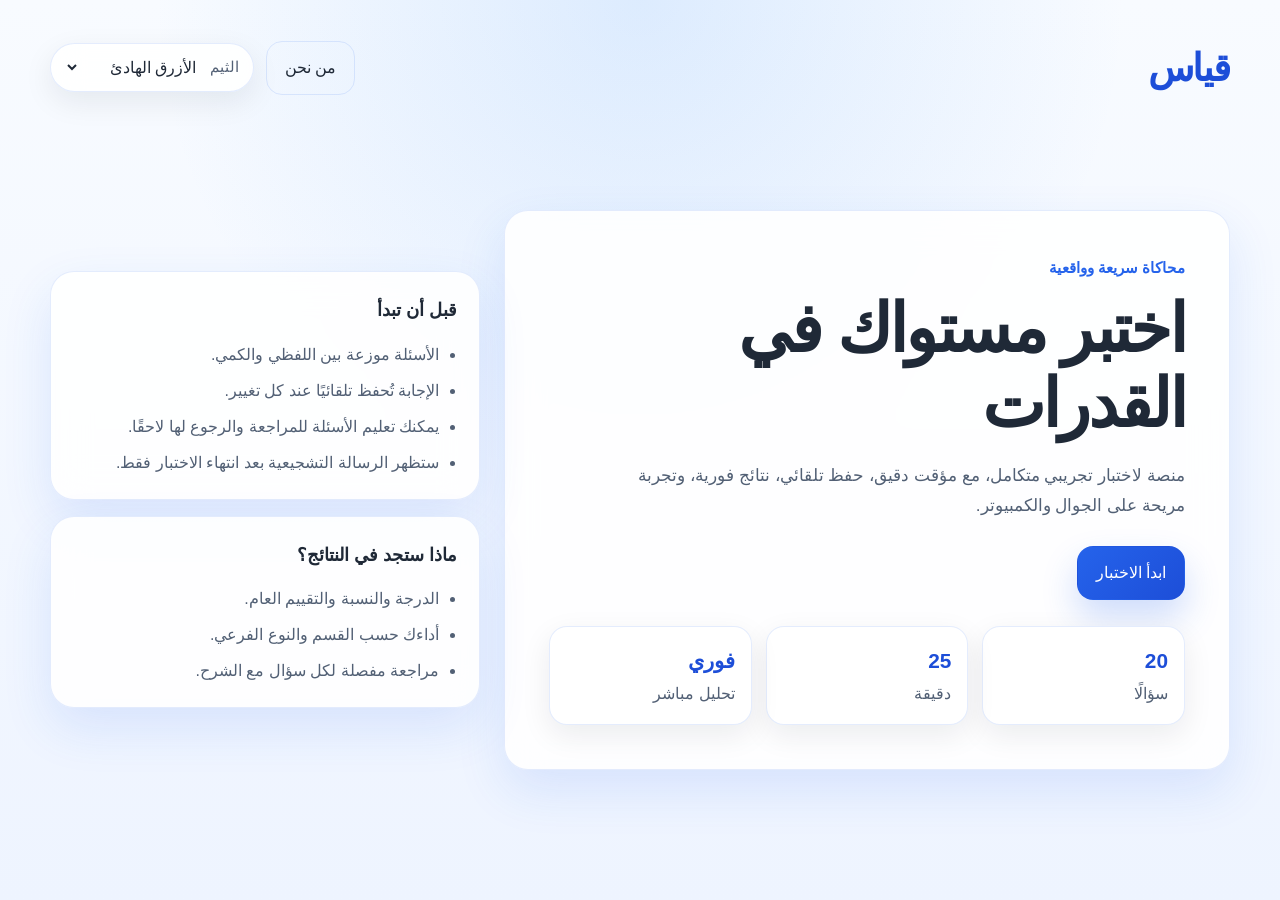
==== index.html @ f563e130 "Initial commit - Arabic Abilities Test Platform" ====
<!DOCTYPE html>
<html lang="ar" dir="rtl">
<head>
  <meta charset="UTF-8">
  <meta name="viewport" content="width=device-width, initial-scale=1.0">
  <meta name="description" content="منصة اختبار القدرات التجريبي - اختبار تفاعلي سريع في الكمي واللفظي.">
  <title>اختبار القدرات التجريبي</title>
  <link rel="stylesheet" href="style.css">
</head>
<body data-page="home">
  <div class="app-shell app-shell-home">
    <header class="topbar topbar-home">
      <a class="brand-text" href="index.html" aria-label="العودة إلى الصفحة الرئيسية">قياس 
      </a>
      <div class="topbar-actions">
        <a class="button button-ghost button-toplink" href="about.html">من نحن</a>
        <label class="theme-switcher" for="theme-select">
          <span>الثيم</span>
          <select id="theme-select" aria-label="اختيار الثيم">
            <option value="sky">الأزرق الهادئ</option>
            <option value="sand">الرملي الدافئ</option>
            <option value="reading">القراءة المريحة</option>
            <option value="dark">الداكن</option>
          </select>
        </label>
      </div>
    </header>

    <main class="hero-layout">
      <section class="hero-card">
        <p class="eyebrow">محاكاة سريعة وواقعية</p>
        <h1>اختبر مستواك في القدرات</h1>
        <p class="hero-copy">
          منصة  لاختبار تجريبي متكامل، مع مؤقت دقيق، حفظ تلقائي، نتائج فورية،
          وتجربة مريحة على الجوال والكمبيوتر.
        </p>

        <div class="hero-actions">
          <a class="button button-primary" href="exam.html?action=start">ابدأ الاختبار</a>
          <a class="button button-secondary is-hidden" id="resume-link" href="exam.html?action=resume">استئناف الاختبار</a>
        </div>

        <div class="quick-stats" aria-label="معلومات سريعة عن الاختبار">
          <article class="stat-tile">
            <strong>20</strong>
            <span>سؤالًا</span>
          </article>
          <article class="stat-tile">
            <strong>25</strong>
            <span>دقيقة</span>
          </article>
          <article class="stat-tile">
            <strong>فوري</strong>
            <span>تحليل مباشر</span>
          </article>
        </div>
      </section>

      <aside class="info-panel">
        <section class="panel-card">
          <h2>قبل أن تبدأ</h2>
          <ul class="clean-list">
            <li>الأسئلة موزعة بين اللفظي والكمي.</li>
            <li>الإجابة تُحفظ تلقائيًا عند كل تغيير.</li>
            <li>يمكنك تعليم الأسئلة للمراجعة والرجوع لها لاحقًا.</li>
            <li>ستظهر الرسالة التشجيعية بعد انتهاء الاختبار فقط.</li>
          </ul>
        </section>

        <section class="panel-card">
          <h2>ماذا ستجد في النتائج؟</h2>
          <ul class="clean-list">
            <li>الدرجة والنسبة والتقييم العام.</li>
            <li>أداءك حسب القسم والنوع الفرعي.</li>
            <li>مراجعة مفصلة لكل سؤال مع الشرح.</li>
          </ul>
        </section>
      </aside>
    </main>
  </div>

  <script src="script.js"></script>
</body>
</html>
---- style.css ----
:root {
  color-scheme: light;
  --font-display: "DIN Next LT Arabic", "Bahij TheSansArabic", "Segoe UI", Tahoma, sans-serif;
  --font-body: "DIN Next LT Arabic", "Geeza Pro", "Segoe UI", Tahoma, sans-serif;
  --bg: #f8fafc;
  --bg-accent: radial-gradient(circle at top, rgba(96, 165, 250, 0.18), transparent 44%), linear-gradient(180deg, #f8fbff 0%, #eef4ff 100%);
  --surface: rgba(255, 255, 255, 0.88);
  --surface-strong: #ffffff;
  --surface-soft: #e8f0ff;
  --border: rgba(37, 99, 235, 0.12);
  --text: #1f2937;
  --text-soft: #526075;
  --primary: #2563eb;
  --primary-strong: #1d4ed8;
  --secondary: #60a5fa;
  --success: #22c55e;
  --error: #ef4444;
  --warning: #f59e0b;
  --shadow: 0 20px 50px rgba(37, 99, 235, 0.12);
  --shadow-soft: 0 10px 30px rgba(15, 23, 42, 0.08);
  --radius-lg: 24px;
  --radius-md: 18px;
  --radius-sm: 14px;
}

body[data-theme="sand"] {
  --bg: #fbf6ef;
  --bg-accent: radial-gradient(circle at top, rgba(245, 158, 11, 0.14), transparent 40%), linear-gradient(180deg, #fdf8f1 0%, #f7efe3 100%);
  --surface: rgba(255, 251, 245, 0.92);
  --surface-strong: #fffaf2;
  --surface-soft: #f8ead3;
  --border: rgba(180, 120, 39, 0.14);
  --text: #35281a;
  --text-soft: #77624b;
  --primary: #b7791f;
  --primary-strong: #975a16;
  --secondary: #f2b566;
  --shadow: 0 20px 50px rgba(151, 90, 22, 0.13);
}

body[data-theme="reading"] {
  --bg: #f5f1e8;
  --bg-accent: radial-gradient(circle at top, rgba(20, 83, 45, 0.11), transparent 42%), linear-gradient(180deg, #faf7f0 0%, #efe8d7 100%);
  --surface: rgba(255, 252, 244, 0.92);
  --surface-strong: #fffaf0;
  --surface-soft: #ebe2cc;
  --border: rgba(77, 90, 58, 0.14);
  --text: #2e3326;
  --text-soft: #626953;
  --primary: #54634b;
  --primary-strong: #3f4d38;
  --secondary: #9ca77e;
  --shadow: 0 20px 50px rgba(63, 77, 56, 0.12);
}

body[data-theme="dark"] {
  color-scheme: dark;
  --bg: #09111f;
  --bg-accent: radial-gradient(circle at top, rgba(59, 130, 246, 0.2), transparent 36%), linear-gradient(180deg, #0a1120 0%, #111827 55%, #0f172a 100%);
  --surface: rgba(15, 23, 42, 0.84);
  --surface-strong: #111c31;
  --surface-soft: #18253f;
  --border: rgba(148, 163, 184, 0.18);
  --text: #e5eefc;
  --text-soft: #9eb0cb;
  --primary: #60a5fa;
  --primary-strong: #93c5fd;
  --secondary: #22d3ee;
  --success: #4ade80;
  --error: #f87171;
  --warning: #fbbf24;
  --shadow: 0 20px 50px rgba(2, 8, 23, 0.45);
  --shadow-soft: 0 10px 30px rgba(2, 8, 23, 0.3);
}

* {
  box-sizing: border-box;
}

html {
  scroll-behavior: smooth;
}

body {
  margin: 0;
  min-height: 100vh;
  font-family: var(--font-body);
  color: var(--text);
  background: var(--bg-accent);
  line-height: 1.75;
}

body::before {
  content: "";
  position: fixed;
  inset: 0;
  pointer-events: none;
  background-image: linear-gradient(rgba(255, 255, 255, 0.2) 1px, transparent 1px), linear-gradient(90deg, rgba(255, 255, 255, 0.2) 1px, transparent 1px);
  background-size: 36px 36px;
  opacity: 0.12;
}

a {
  color: inherit;
  text-decoration: none;
}

button,
select {
  font: inherit;
}

button {
  cursor: pointer;
}

button:disabled {
  cursor: not-allowed;
  opacity: 0.55;
}

.app-shell {
  position: relative;
  z-index: 1;
  width: min(1180px, calc(100% - 32px));
  margin: 0 auto;
  padding: 20px 0 40px;
}

.app-shell-home {
  min-height: 100vh;
  display: flex;
  flex-direction: column;
}

.topbar {
  display: flex;
  align-items: center;
  justify-content: space-between;
  gap: 16px;
  padding: 10px 0 18px;
}

.topbar-home {
  padding-top: 14px;
}

.topbar-actions {
  display: flex;
  align-items: center;
  gap: 12px;
  flex-wrap: wrap;
}

.brand-text {
  font-family: var(--font-display);
  font-size: clamp(1.7rem, 3vw, 2.5rem);
  font-weight: 900;
  letter-spacing: -0.03em;
  color: var(--primary-strong);
}

.brand-text-small {
  font-size: clamp(1.15rem, 2vw, 1.5rem);
}

.theme-switcher {
  display: inline-flex;
  align-items: center;
  gap: 10px;
  padding: 10px 14px;
  border: 1px solid var(--border);
  border-radius: 999px;
  background: var(--surface);
  box-shadow: var(--shadow-soft);
  backdrop-filter: blur(16px);
}

.theme-switcher span {
  color: var(--text-soft);
  font-size: 0.95rem;
}

.theme-switcher select {
  border: 0;
  background: transparent;
  color: var(--text);
  min-width: 135px;
  outline: none;
}

.button-toplink {
  min-height: 46px;
  padding-inline: 16px;
}

.hero-layout,
.exam-layout,
.results-layout,
.about-layout {
  display: grid;
  gap: 24px;
}

.hero-layout {
  grid-template-columns: minmax(0, 1.35fr) minmax(280px, 0.8fr);
  align-items: center;
  flex: 1;
}

.hero-card,
.panel-card,
.question-card,
.sidebar-card,
.summary-card,
.modal-card {
  background: var(--surface);
  border: 1px solid var(--border);
  border-radius: var(--radius-lg);
  box-shadow: var(--shadow);
  backdrop-filter: blur(18px);
}

.hero-card {
  padding: clamp(24px, 5vw, 44px);
}

.eyebrow {
  margin: 0 0 10px;
  color: var(--primary);
  font-weight: 700;
  font-size: 0.95rem;
}

.hero-card h1,
.about-card h1 {
  margin: 0;
  font-family: var(--font-display);
  font-size: clamp(2.2rem, 6vw, 4.2rem);
  line-height: 1.12;
  letter-spacing: -0.04em;
}

.hero-copy,
.about-copy {
  max-width: 58ch;
  margin: 18px 0 0;
  color: var(--text-soft);
  font-size: 1.08rem;
}

.hero-actions,
.action-row,
.about-actions,
.control-row,
.modal-actions {
  display: flex;
  gap: 12px;
  flex-wrap: wrap;
}

.hero-actions {
  margin-top: 26px;
}

.button,
.icon-button {
  min-height: 48px;
  padding: 12px 18px;
  border-radius: 16px;
  border: 1px solid transparent;
  transition: transform 0.25s ease, background-color 0.25s ease, border-color 0.25s ease, box-shadow 0.25s ease;
}

.button:hover,
.icon-button:hover {
  transform: translateY(-2px);
}

.button:focus-visible,
.icon-button:focus-visible,
.option-button:focus-visible,
.question-jump:focus-visible,
.theme-switcher select:focus-visible {
  outline: 3px solid rgba(37, 99, 235, 0.24);
  outline-offset: 2px;
}

.button-primary {
  background: linear-gradient(135deg, var(--primary) 0%, var(--primary-strong) 100%);
  color: #ffffff;
  box-shadow: 0 18px 35px rgba(37, 99, 235, 0.22);
}

.button-secondary {
  background: var(--surface-strong);
  border-color: var(--border);
  color: var(--text);
}

.button-ghost,
.icon-button {
  background: transparent;
  border-color: var(--border);
  color: var(--text);
}

.button-danger {
  background: rgba(239, 68, 68, 0.12);
  border-color: rgba(239, 68, 68, 0.2);
  color: var(--error);
}

.quick-stats {
  display: grid;
  grid-template-columns: repeat(3, minmax(0, 1fr));
  gap: 14px;
  margin-top: 26px;
}

.stat-tile,
.metric-item,
.team-member {
  padding: 16px;
  border-radius: 18px;
  background: var(--surface-strong);
  border: 1px solid var(--border);
  box-shadow: var(--shadow-soft);
}

.stat-tile strong {
  display: block;
  font-size: 1.3rem;
  color: var(--primary-strong);
}

.stat-tile span {
  color: var(--text-soft);
}

.info-panel {
  display: grid;
  gap: 16px;
}

.panel-card,
.sidebar-card,
.summary-card {
  padding: 22px;
}

.panel-card h2,
.sidebar-card h2,
.summary-card h2 {
  margin: 0 0 14px;
  font-size: 1.15rem;
}

.clean-list {
  margin: 0;
  padding-inline-start: 18px;
  color: var(--text-soft);
}

.clean-list li + li {
  margin-top: 8px;
}

.exam-layout {
  grid-template-columns: minmax(0, 1fr) 320px;
  align-items: start;
}

.exam-topbar {
  position: sticky;
  top: 0;
  z-index: 25;
  padding-top: 14px;
  backdrop-filter: blur(18px);
}

.status-strip {
  position: sticky;
  top: 80px;
  z-index: 20;
  display: grid;
  grid-template-columns: repeat(4, minmax(0, 1fr));
  gap: 12px;
  margin-bottom: 18px;
}

.status-chip,
.progress-card {
  padding: 14px 16px;
  border-radius: 18px;
  background: var(--surface);
  border: 1px solid var(--border);
  box-shadow: var(--shadow-soft);
  backdrop-filter: blur(18px);
}

.muted-label {
  display: block;
  color: var(--text-soft);
  font-size: 0.88rem;
}

.progress-card {
  display: grid;
  gap: 10px;
}

.progress-track {
  width: 100%;
  height: 10px;
  overflow: hidden;
  border-radius: 999px;
  background: rgba(148, 163, 184, 0.18);
}

.progress-value {
  height: 100%;
  width: 0;
  border-radius: inherit;
  background: linear-gradient(90deg, var(--secondary) 0%, var(--primary) 100%);
  transition: width 0.3s ease;
}

.timer-chip.is-warning strong {
  color: var(--error);
}

.timer-chip.is-warning {
  animation: pulse-soft 1.2s infinite;
}

@keyframes pulse-soft {
  0%, 100% {
    box-shadow: var(--shadow-soft);
  }
  50% {
    box-shadow: 0 0 0 10px rgba(239, 68, 68, 0.08);
  }
}

.question-card {
  padding: clamp(20px, 3vw, 30px);
  min-height: 420px;
  display: flex;
  flex-direction: column;
  justify-content: space-between;
  animation: card-in 0.28s ease;
}

@keyframes card-in {
  from {
    opacity: 0;
    transform: translateY(10px);
  }
  to {
    opacity: 1;
    transform: translateY(0);
  }
}

.badge-row {
  display: flex;
  gap: 10px;
  flex-wrap: wrap;
  margin-bottom: 18px;
}

.badge {
  display: inline-flex;
  align-items: center;
  justify-content: center;
  padding: 7px 12px;
  border-radius: 999px;
  background: rgba(37, 99, 235, 0.12);
  color: var(--primary-strong);
  font-size: 0.88rem;
  font-weight: 700;
}

.badge-soft {
  background: rgba(148, 163, 184, 0.12);
  color: var(--text);
}

.badge-outline {
  background: transparent;
  border: 1px solid var(--border);
  color: var(--text-soft);
}

.question-text {
  margin: 0;
  font-size: clamp(1.25rem, 2.3vw, 1.6rem);
  line-height: 1.95;
}

.options-list {
  display: grid;
  gap: 12px;
  margin-top: 26px;
}

.option-button {
  display: flex;
  align-items: center;
  gap: 14px;
  width: 100%;
  min-height: 58px;
  padding: 14px 16px;
  border-radius: 18px;
  border: 1px solid var(--border);
  background: var(--surface-strong);
  color: var(--text);
  text-align: right;
  transition: transform 0.2s ease, border-color 0.2s ease, background-color 0.2s ease, box-shadow 0.2s ease;
}

.option-button:hover {
  transform: translateY(-1px);
  border-color: rgba(37, 99, 235, 0.28);
}

.option-badge {
  display: inline-flex;
  align-items: center;
  justify-content: center;
  flex: 0 0 34px;
  width: 34px;
  height: 34px;
  border-radius: 12px;
  background: var(--surface-soft);
  color: var(--primary-strong);
  font-weight: 800;
}

.option-button.is-selected {
  border-color: rgba(37, 99, 235, 0.35);
  background: rgba(37, 99, 235, 0.08);
  box-shadow: 0 12px 30px rgba(37, 99, 235, 0.12);
}

.control-row {
  margin-top: 18px;
}

.control-row .button {
  flex: 1 1 160px;
}

.exam-sidebar {
  position: sticky;
  top: 80px;
  display: grid;
  gap: 16px;
}

.sidebar-head,
.section-head {
  display: flex;
  align-items: center;
  justify-content: space-between;
  gap: 16px;
  flex-wrap: wrap;
}

.sidebar-head span,
.section-head span {
  color: var(--text-soft);
  font-size: 0.92rem;
}

.question-grid {
  display: grid;
  grid-template-columns: repeat(5, minmax(0, 1fr));
  gap: 10px;
}

.question-jump {
  min-height: 46px;
  border-radius: 14px;
  border: 1px solid var(--border);
  background: var(--surface-strong);
  color: var(--text);
  transition: transform 0.2s ease, border-color 0.2s ease, background-color 0.2s ease;
}

.question-jump:hover {
  transform: translateY(-1px);
}

.question-jump.is-current {
  background: var(--primary);
  color: #ffffff;
  border-color: transparent;
}

.question-jump.is-answered {
  background: rgba(34, 197, 94, 0.12);
  color: #166534;
}

.question-jump.is-flagged {
  box-shadow: inset 0 0 0 2px rgba(245, 158, 11, 0.55);
}

.question-jump.is-current.is-flagged {
  box-shadow: inset 0 0 0 2px rgba(255, 255, 255, 0.7);
}

.results-layout {
  gap: 20px;
}

.summary-grid {
  display: grid;
  grid-template-columns: repeat(2, minmax(0, 1fr));
  gap: 20px;
}

.summary-highlight {
  background: linear-gradient(135deg, rgba(37, 99, 235, 0.1) 0%, rgba(255, 255, 255, 0.95) 100%);
}

.score-line {
  display: flex;
  align-items: baseline;
  justify-content: space-between;
  gap: 16px;
  flex-wrap: wrap;
  margin: 18px 0 8px;
}

.score-line strong {
  font-size: clamp(2rem, 5vw, 3rem);
}

.score-percent {
  color: var(--primary);
  font-size: clamp(1.4rem, 3vw, 2rem);
  font-weight: 800;
}

.score-rating {
  margin: 0;
  font-size: 1.15rem;
  font-weight: 700;
}

.encouragement-message {
  margin: 12px 0 0;
  color: var(--text-soft);
}

.metric-list,
.analytics-grid,
.team-grid,
.review-list {
  display: grid;
  gap: 14px;
}

.metric-item {
  display: flex;
  align-items: center;
  justify-content: space-between;
  gap: 14px;
}

.metric-item span {
  color: var(--text-soft);
}

.analytics-grid {
  grid-template-columns: repeat(auto-fit, minmax(220px, 1fr));
}

.analytics-grid-compact {
  grid-template-columns: repeat(auto-fit, minmax(180px, 1fr));
}

.analytics-card {
  padding: 16px;
  border-radius: 18px;
  border: 1px solid var(--border);
  background: var(--surface-strong);
}

.analytics-card h3 {
  margin: 0 0 10px;
  font-size: 1rem;
}

.analytics-bar {
  position: relative;
  height: 10px;
  overflow: hidden;
  border-radius: 999px;
  background: rgba(148, 163, 184, 0.16);
}

.analytics-bar span {
  display: block;
  height: 100%;
  width: 0;
  border-radius: inherit;
  background: linear-gradient(90deg, var(--secondary) 0%, var(--primary) 100%);
}

.analytics-meta {
  display: flex;
  justify-content: space-between;
  gap: 10px;
  margin-top: 10px;
  color: var(--text-soft);
  font-size: 0.92rem;
}

.review-item {
  padding: 18px;
  border-radius: 20px;
  border: 1px solid var(--border);
  background: var(--surface-strong);
  box-shadow: var(--shadow-soft);
}

.review-item.is-correct {
  border-color: rgba(34, 197, 94, 0.28);
}

.review-item.is-wrong {
  border-color: rgba(239, 68, 68, 0.28);
}

.review-head {
  display: flex;
  align-items: center;
  justify-content: space-between;
  gap: 12px;
  flex-wrap: wrap;
}

.review-head h3 {
  margin: 0;
  font-size: 1rem;
}

.review-question {
  margin: 14px 0;
  font-size: 1.05rem;
}

.review-meta {
  display: grid;
  gap: 8px;
  color: var(--text-soft);
}

.review-meta strong {
  color: var(--text);
}

.review-note {
  margin-top: 14px;
  padding: 12px 14px;
  border-radius: 16px;
  background: var(--surface-soft);
  color: var(--text);
}

.about-layout {
  place-items: center;
}

.about-card {
  width: min(960px, 100%);
}

.team-grid {
  grid-template-columns: repeat(auto-fit, minmax(170px, 1fr));
  margin-top: 24px;
}

.team-member {
  text-align: center;
}

.team-member-lead {
  position: relative;
  grid-column: 1 / -1;
  padding: 24px;
  background: linear-gradient(135deg, rgba(37, 99, 235, 0.18) 0%, rgba(255, 255, 255, 0.98) 100%);
  border-color: rgba(37, 99, 235, 0.28);
}

.team-member-lead::before {
  content: "المنشئ";
  position: absolute;
  top: 14px;
  inset-inline-start: 14px;
  padding: 6px 12px;
  border-radius: 999px;
  background: linear-gradient(135deg, var(--primary) 0%, var(--primary-strong) 100%);
  color: #ffffff;
  font-size: 0.82rem;
  font-weight: 800;
  letter-spacing: 0.01em;
}

.member-role {
  display: block;
  margin-bottom: 8px;
  color: var(--primary);
  font-size: 0.88rem;
  font-weight: 700;
}

.member-note {
  margin: 10px 0 0;
  color: var(--text-soft);
  font-size: 0.98rem;
}

.about-actions {
  margin-top: 26px;
}

.modal {
  position: fixed;
  inset: 0;
  z-index: 60;
  display: grid;
  place-items: center;
  padding: 20px;
  background: rgba(15, 23, 42, 0.45);
}

.modal-card {
  width: min(460px, 100%);
  padding: 24px;
}

.modal-card h2 {
  margin-top: 0;
}

.toast {
  position: fixed;
  inset-inline-start: 50%;
  bottom: 20px;
  z-index: 70;
  min-width: 240px;
  max-width: min(92vw, 380px);
  padding: 14px 18px;
  border-radius: 18px;
  background: rgba(31, 41, 55, 0.94);
  color: #ffffff;
  box-shadow: var(--shadow-soft);
  transform: translate(-50%, 130%);
  transition: transform 0.25s ease;
  text-align: center;
}

.toast.is-visible {
  transform: translate(-50%, 0);
}

.is-hidden {
  display: none !important;
}

@media (max-width: 1024px) {
  .hero-layout,
  .exam-layout,
  .summary-grid {
    grid-template-columns: 1fr;
  }

  .exam-sidebar {
    position: static;
  }

  .status-strip {
    grid-template-columns: repeat(2, minmax(0, 1fr));
    top: 72px;
  }
}

@media (max-width: 640px) {
  .app-shell {
    width: min(100% - 20px, 100%);
    padding-top: 12px;
    padding-bottom: 28px;
  }

  .topbar,
  .sidebar-head,
  .section-head,
  .score-line {
    align-items: stretch;
  }

  .topbar {
    flex-direction: column;
    align-items: stretch;
  }

  .topbar-actions,
  .hero-actions,
  .action-row,
  .about-actions,
  .control-row,
  .modal-actions {
    flex-direction: column;
  }

  .theme-switcher {
    justify-content: space-between;
  }

  .button-toplink {
    width: 100%;
  }

  .hero-card h1,
  .about-card h1 {
    font-size: clamp(2rem, 12vw, 2.7rem);
  }

  .quick-stats,
  .status-strip {
    grid-template-columns: 1fr;
  }

  .question-card,
  .panel-card,
  .sidebar-card,
  .summary-card {
    padding: 18px;
  }

  .question-card {
    min-height: auto;
  }

  .question-text {
    font-size: 1.16rem;
  }

  .option-button,
  .button,
  .icon-button,
  .question-jump {
    min-height: 52px;
  }

  .question-grid {
    grid-template-columns: repeat(4, minmax(0, 1fr));
  }

  .control-row .button {
    width: 100%;
    flex: 1 1 auto;
  }

  .team-member-lead {
    grid-column: auto;
  }
}

@media print {
  body {
    background: #ffffff;
  }

  body::before,
  .topbar,
  .action-row,
  .theme-switcher {
    display: none !important;
  }

  .app-shell {
    width: 100%;
    padding: 0;
  }

  .summary-card,
  .review-item {
    box-shadow: none;
    background: #ffffff;
    border-color: #d1d5db;
  }
}
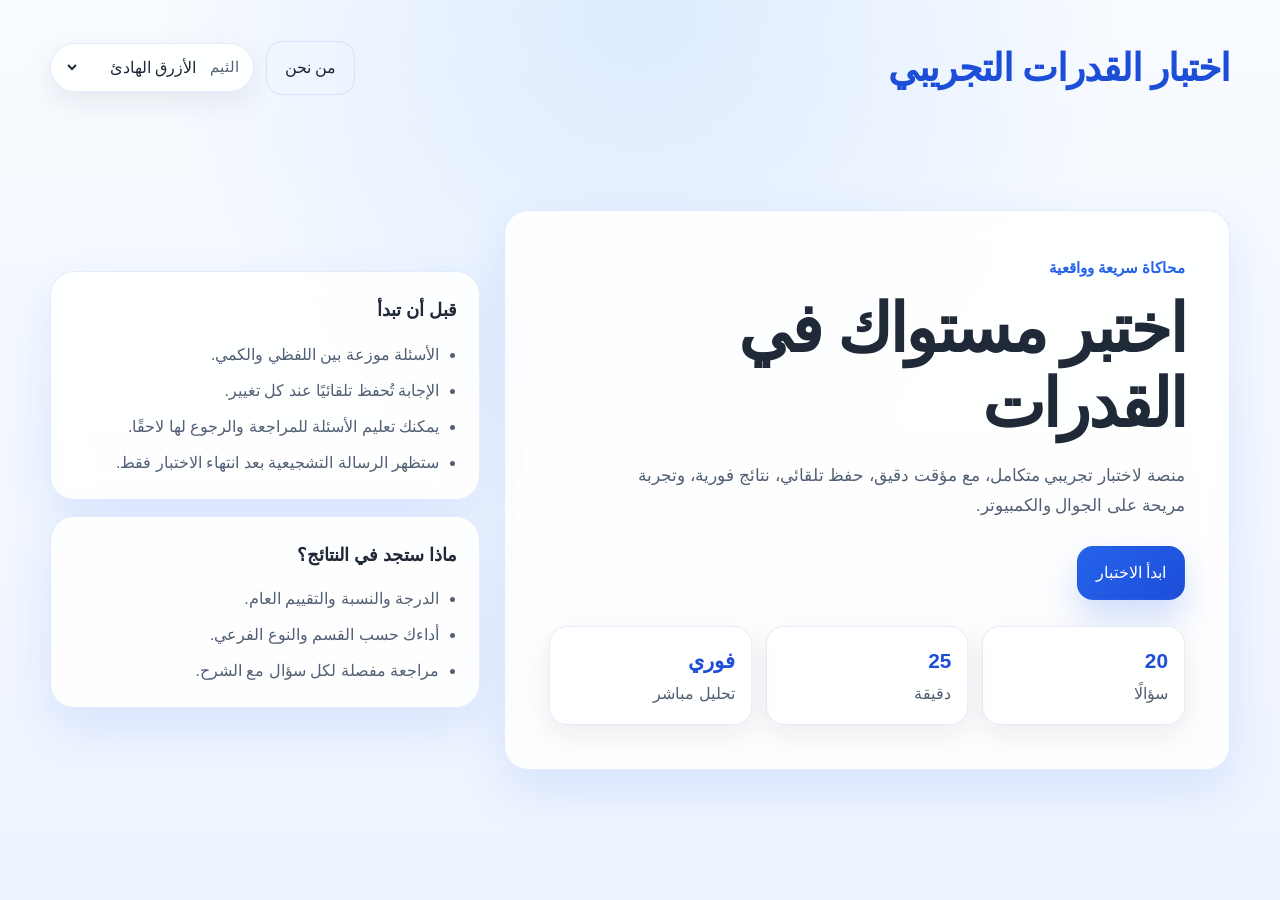
==== commit ee3c807f: "Add polished README and final presentation updates" ====
--- a/index.html
+++ b/index.html
@@ -2,16 +2,20 @@
 <html lang="ar" dir="rtl">
 <head>
   <meta charset="UTF-8">
-  <meta name="viewport" content="width=device-width, initial-scale=1.0">
+  <meta name="viewport" content="width=device-width, initial-scale=1.0, viewport-fit=cover">
   <meta name="description" content="منصة اختبار القدرات التجريبي - اختبار تفاعلي سريع في الكمي واللفظي.">
+  <meta name="theme-color" content="#2563eb">
+  <meta name="format-detection" content="telephone=no">
+  <meta property="og:title" content="اختبار القدرات التجريبي">
+  <meta property="og:description" content="اختبار تجريبي تفاعلي في الكمي واللفظي مع نتائج فورية وتحليل مفصل.">
+  <meta property="og:type" content="website">
   <title>اختبار القدرات التجريبي</title>
-  <link rel="stylesheet" href="style.css">
+  <link rel="stylesheet" href="style.css?v=4">
 </head>
 <body data-page="home">
   <div class="app-shell app-shell-home">
     <header class="topbar topbar-home">
-      <a class="brand-text" href="index.html" aria-label="العودة إلى الصفحة الرئيسية">قياس 
-      </a>
+      <a class="brand-text" href="index.html" aria-label="العودة إلى الصفحة الرئيسية">اختبار القدرات التجريبي</a>
       <div class="topbar-actions">
         <a class="button button-ghost button-toplink" href="about.html">من نحن</a>
         <label class="theme-switcher" for="theme-select">
@@ -79,6 +83,6 @@
     </main>
   </div>
 
-  <script src="script.js"></script>
+  <script src="script.js?v=4"></script>
 </body>
 </html>
--- a/style.css
+++ b/style.css
@@ -81,6 +81,11 @@
   scroll-behavior: smooth;
 }
 
+html,
+body {
+  overflow-x: hidden;
+}
+
 body {
   margin: 0;
   min-height: 100vh;
@@ -98,6 +103,13 @@
   background-image: linear-gradient(rgba(255, 255, 255, 0.2) 1px, transparent 1px), linear-gradient(90deg, rgba(255, 255, 255, 0.2) 1px, transparent 1px);
   background-size: 36px 36px;
   opacity: 0.12;
+}
+
+@supports (padding: max(0px)) {
+  .app-shell {
+    padding-inline-start: max(0px, env(safe-area-inset-left));
+    padding-inline-end: max(0px, env(safe-area-inset-right));
+  }
 }
 
 a {
@@ -891,6 +903,11 @@
 }
 
 @media (max-width: 640px) {
+  .exam-layout,
+  .exam-main {
+    display: block;
+  }
+
   .app-shell {
     width: min(100% - 20px, 100%);
     padding-top: 12px;
@@ -907,6 +924,18 @@
   .topbar {
     flex-direction: column;
     align-items: stretch;
+  }
+
+  .exam-topbar,
+  .status-strip {
+    position: static !important;
+    top: auto;
+    z-index: auto;
+  }
+
+  .exam-topbar {
+    padding-bottom: 10px;
+    backdrop-filter: none;
   }
 
   .topbar-actions,
@@ -936,6 +965,17 @@
     grid-template-columns: 1fr;
   }
 
+  .status-strip {
+    margin-bottom: 14px;
+  }
+
+  .question-card,
+  .control-row,
+  .exam-sidebar {
+    position: relative;
+    z-index: 1;
+  }
+
   .question-card,
   .panel-card,
   .sidebar-card,
@@ -996,3 +1036,14 @@
     border-color: #d1d5db;
   }
 }
+
+@media (prefers-reduced-motion: reduce) {
+  *,
+  *::before,
+  *::after {
+    animation-duration: 0.01ms !important;
+    animation-iteration-count: 1 !important;
+    transition-duration: 0.01ms !important;
+    scroll-behavior: auto !important;
+  }
+}
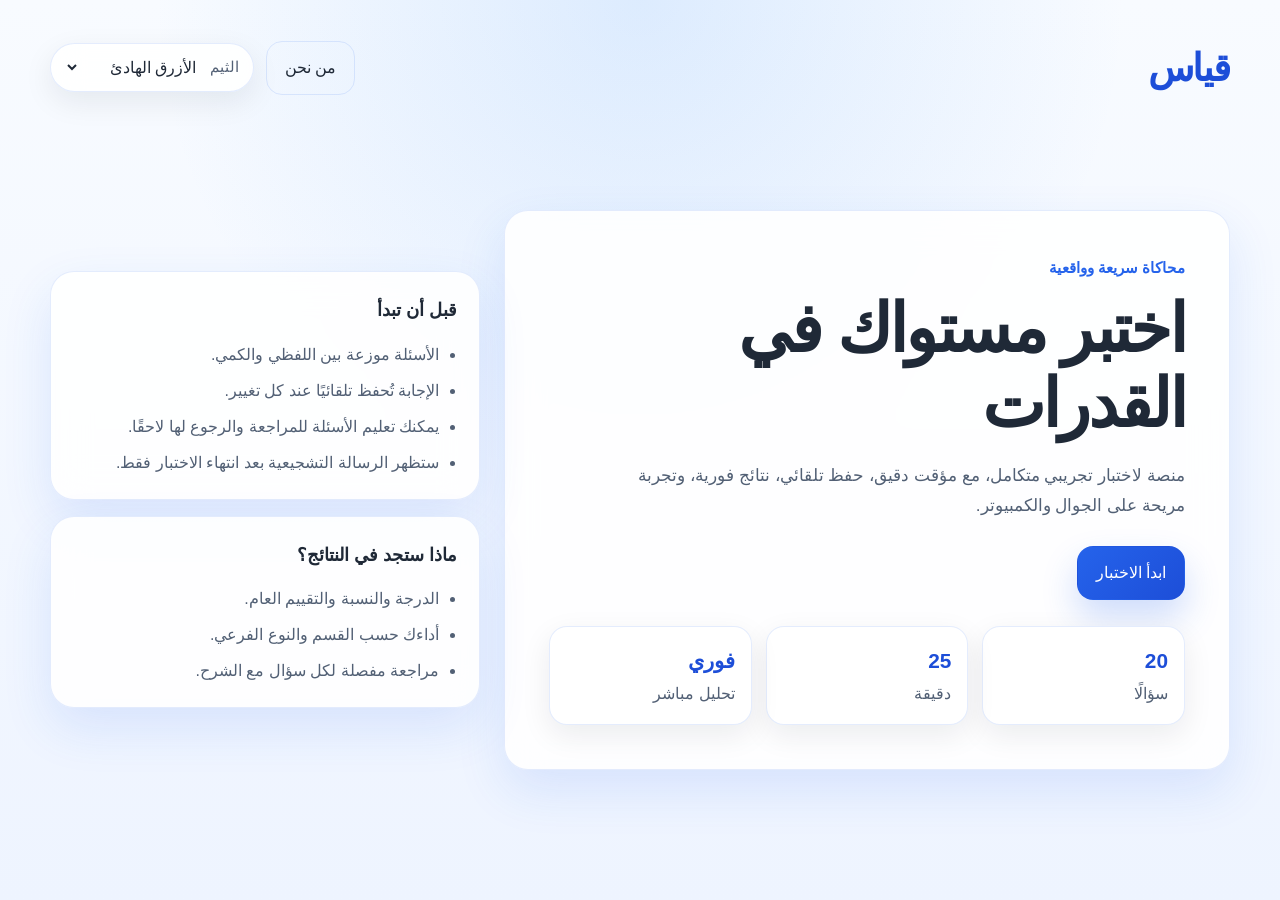
==== commit 68d32faf: "Revert final presentation changes and keep README" ====
--- a/index.html
+++ b/index.html
@@ -2,20 +2,17 @@
 <html lang="ar" dir="rtl">
 <head>
   <meta charset="UTF-8">
-  <meta name="viewport" content="width=device-width, initial-scale=1.0, viewport-fit=cover">
+  <meta name="viewport" content="width=device-width, initial-scale=1.0">
   <meta name="description" content="منصة اختبار القدرات التجريبي - اختبار تفاعلي سريع في الكمي واللفظي.">
-  <meta name="theme-color" content="#2563eb">
-  <meta name="format-detection" content="telephone=no">
-  <meta property="og:title" content="اختبار القدرات التجريبي">
-  <meta property="og:description" content="اختبار تجريبي تفاعلي في الكمي واللفظي مع نتائج فورية وتحليل مفصل.">
-  <meta property="og:type" content="website">
   <title>اختبار القدرات التجريبي</title>
-  <link rel="stylesheet" href="style.css?v=4">
+  <link rel="stylesheet" href="style.css?v=3">
 </head>
 <body data-page="home">
   <div class="app-shell app-shell-home">
     <header class="topbar topbar-home">
-      <a class="brand-text" href="index.html" aria-label="العودة إلى الصفحة الرئيسية">اختبار القدرات التجريبي</a>
+      <a class="brand-text" href="index.html" aria-label="العودة إلى الصفحة الرئيسية">قياس
+        
+      </a>
       <div class="topbar-actions">
         <a class="button button-ghost button-toplink" href="about.html">من نحن</a>
         <label class="theme-switcher" for="theme-select">
@@ -83,6 +80,6 @@
     </main>
   </div>
 
-  <script src="script.js?v=4"></script>
+  <script src="script.js?v=3"></script>
 </body>
 </html>
--- a/style.css
+++ b/style.css
@@ -81,11 +81,6 @@
   scroll-behavior: smooth;
 }
 
-html,
-body {
-  overflow-x: hidden;
-}
-
 body {
   margin: 0;
   min-height: 100vh;
@@ -103,13 +98,6 @@
   background-image: linear-gradient(rgba(255, 255, 255, 0.2) 1px, transparent 1px), linear-gradient(90deg, rgba(255, 255, 255, 0.2) 1px, transparent 1px);
   background-size: 36px 36px;
   opacity: 0.12;
-}
-
-@supports (padding: max(0px)) {
-  .app-shell {
-    padding-inline-start: max(0px, env(safe-area-inset-left));
-    padding-inline-end: max(0px, env(safe-area-inset-right));
-  }
 }
 
 a {
@@ -1036,14 +1024,3 @@
     border-color: #d1d5db;
   }
 }
-
-@media (prefers-reduced-motion: reduce) {
-  *,
-  *::before,
-  *::after {
-    animation-duration: 0.01ms !important;
-    animation-iteration-count: 1 !important;
-    transition-duration: 0.01ms !important;
-    scroll-behavior: auto !important;
-  }
-}
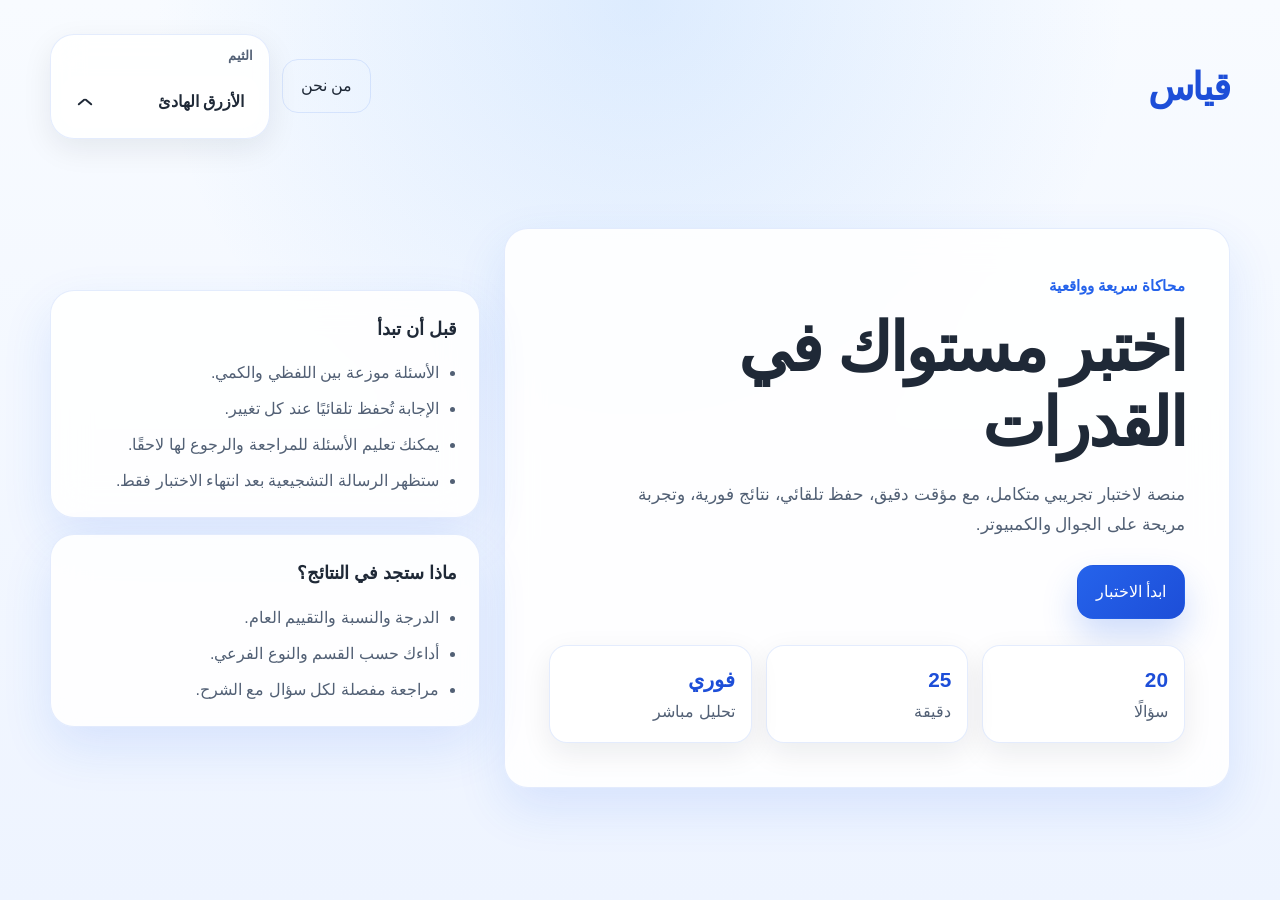
==== commit 8215247b: "Modernize theme selector UI" ====
--- a/index.html
+++ b/index.html
@@ -15,15 +15,31 @@
       </a>
       <div class="topbar-actions">
         <a class="button button-ghost button-toplink" href="about.html">من نحن</a>
-        <label class="theme-switcher" for="theme-select">
-          <span>الثيم</span>
-          <select id="theme-select" aria-label="اختيار الثيم">
-            <option value="sky">الأزرق الهادئ</option>
-            <option value="sand">الرملي الدافئ</option>
-            <option value="reading">القراءة المريحة</option>
-            <option value="dark">الداكن</option>
-          </select>
-        </label>
+        <div class="theme-switcher" data-theme-picker>
+          <span class="theme-switcher-label">الثيم</span>
+          <button class="theme-trigger" type="button" aria-haspopup="listbox" aria-expanded="false" aria-label="اختيار الثيم" data-theme-trigger>
+            <span class="theme-trigger-text" data-theme-current>الأزرق الهادئ</span>
+            <span class="theme-trigger-icon" aria-hidden="true"></span>
+          </button>
+          <div class="theme-menu" role="listbox" aria-label="خيارات الثيم">
+            <button class="theme-option" type="button" role="option" data-theme-value="sky">
+              <span class="theme-swatch theme-swatch-sky" aria-hidden="true"></span>
+              <span>الأزرق الهادئ</span>
+            </button>
+            <button class="theme-option" type="button" role="option" data-theme-value="sand">
+              <span class="theme-swatch theme-swatch-sand" aria-hidden="true"></span>
+              <span>الرملي الدافئ</span>
+            </button>
+            <button class="theme-option" type="button" role="option" data-theme-value="reading">
+              <span class="theme-swatch theme-swatch-reading" aria-hidden="true"></span>
+              <span>القراءة المريحة</span>
+            </button>
+            <button class="theme-option" type="button" role="option" data-theme-value="dark">
+              <span class="theme-swatch theme-swatch-dark" aria-hidden="true"></span>
+              <span>الداكن</span>
+            </button>
+          </div>
+        </div>
       </div>
     </header>
 
--- a/style.css
+++ b/style.css
@@ -165,28 +165,155 @@
 }
 
 .theme-switcher {
-  display: inline-flex;
-  align-items: center;
-  gap: 10px;
-  padding: 10px 14px;
+  position: relative;
+  display: grid;
+  gap: 8px;
+  min-width: 220px;
+  padding: 10px;
   border: 1px solid var(--border);
-  border-radius: 999px;
+  border-radius: 24px;
   background: var(--surface);
   box-shadow: var(--shadow-soft);
   backdrop-filter: blur(16px);
 }
 
-.theme-switcher span {
+.theme-switcher-label {
   color: var(--text-soft);
-  font-size: 0.95rem;
-}
-
-.theme-switcher select {
-  border: 0;
+  font-size: 0.82rem;
+  font-weight: 700;
+  padding-inline: 6px;
+}
+
+.theme-trigger {
+  display: flex;
+  align-items: center;
+  justify-content: space-between;
+  gap: 12px;
+  width: 100%;
+  min-height: 48px;
+  padding: 11px 14px;
+  border: 1px solid rgba(255, 255, 255, 0.06);
+  border-radius: 18px;
+  background: var(--surface-strong);
+  color: var(--text);
+  box-shadow: inset 0 1px 0 rgba(255, 255, 255, 0.08);
+}
+
+.theme-trigger-text {
+  font-weight: 700;
+}
+
+.theme-trigger-icon {
+  position: relative;
+  width: 18px;
+  height: 18px;
+  flex: 0 0 18px;
+}
+
+.theme-trigger-icon::before,
+.theme-trigger-icon::after {
+  content: "";
+  position: absolute;
+  top: 8px;
+  width: 9px;
+  height: 2px;
+  border-radius: 999px;
+  background: currentColor;
+  transition: transform 0.2s ease;
+}
+
+.theme-trigger-icon::before {
+  inset-inline-start: 1px;
+  transform: rotate(40deg);
+}
+
+.theme-trigger-icon::after {
+  inset-inline-end: 1px;
+  transform: rotate(-40deg);
+}
+
+.theme-switcher.is-open .theme-trigger-icon::before {
+  transform: rotate(-40deg);
+}
+
+.theme-switcher.is-open .theme-trigger-icon::after {
+  transform: rotate(40deg);
+}
+
+.theme-menu {
+  position: absolute;
+  top: calc(100% + 10px);
+  inset-inline: 0;
+  z-index: 45;
+  display: grid;
+  gap: 6px;
+  padding: 8px;
+  border: 1px solid var(--border);
+  border-radius: 22px;
+  background: color-mix(in srgb, var(--surface-strong) 88%, transparent);
+  box-shadow: var(--shadow);
+  backdrop-filter: blur(18px);
+  opacity: 0;
+  pointer-events: none;
+  transform: translateY(-6px) scale(0.98);
+  transition: opacity 0.2s ease, transform 0.2s ease;
+}
+
+.theme-switcher.is-open .theme-menu {
+  opacity: 1;
+  pointer-events: auto;
+  transform: translateY(0) scale(1);
+}
+
+.theme-option {
+  display: flex;
+  align-items: center;
+  gap: 12px;
+  width: 100%;
+  min-height: 48px;
+  padding: 11px 13px;
+  border: 1px solid transparent;
+  border-radius: 16px;
   background: transparent;
   color: var(--text);
-  min-width: 135px;
-  outline: none;
+  text-align: right;
+  transition: background-color 0.2s ease, border-color 0.2s ease, transform 0.2s ease;
+}
+
+.theme-option:hover {
+  transform: translateY(-1px);
+  background: rgba(255, 255, 255, 0.06);
+  border-color: var(--border);
+}
+
+.theme-option.is-active {
+  background: rgba(37, 99, 235, 0.1);
+  border-color: rgba(37, 99, 235, 0.2);
+}
+
+.theme-swatch {
+  width: 18px;
+  height: 18px;
+  flex: 0 0 18px;
+  border-radius: 999px;
+  border: 2px solid rgba(255, 255, 255, 0.6);
+  box-shadow: 0 2px 8px rgba(15, 23, 42, 0.15);
+}
+
+.theme-swatch-sky {
+  background: linear-gradient(135deg, #2563eb 0%, #60a5fa 100%);
+}
+
+.theme-swatch-sand {
+  background: linear-gradient(135deg, #b7791f 0%, #f2b566 100%);
+}
+
+.theme-swatch-reading {
+  background: linear-gradient(135deg, #54634b 0%, #9ca77e 100%);
+}
+
+.theme-swatch-dark {
+  background: linear-gradient(135deg, #60a5fa 0%, #0f172a 100%);
 }
 
 .button-toplink {
@@ -281,7 +408,8 @@
 .icon-button:focus-visible,
 .option-button:focus-visible,
 .question-jump:focus-visible,
-.theme-switcher select:focus-visible {
+.theme-trigger:focus-visible,
+.theme-option:focus-visible {
   outline: 3px solid rgba(37, 99, 235, 0.24);
   outline-offset: 2px;
 }
@@ -936,7 +1064,8 @@
   }
 
   .theme-switcher {
-    justify-content: space-between;
+    width: 100%;
+    min-width: 0;
   }
 
   .button-toplink {
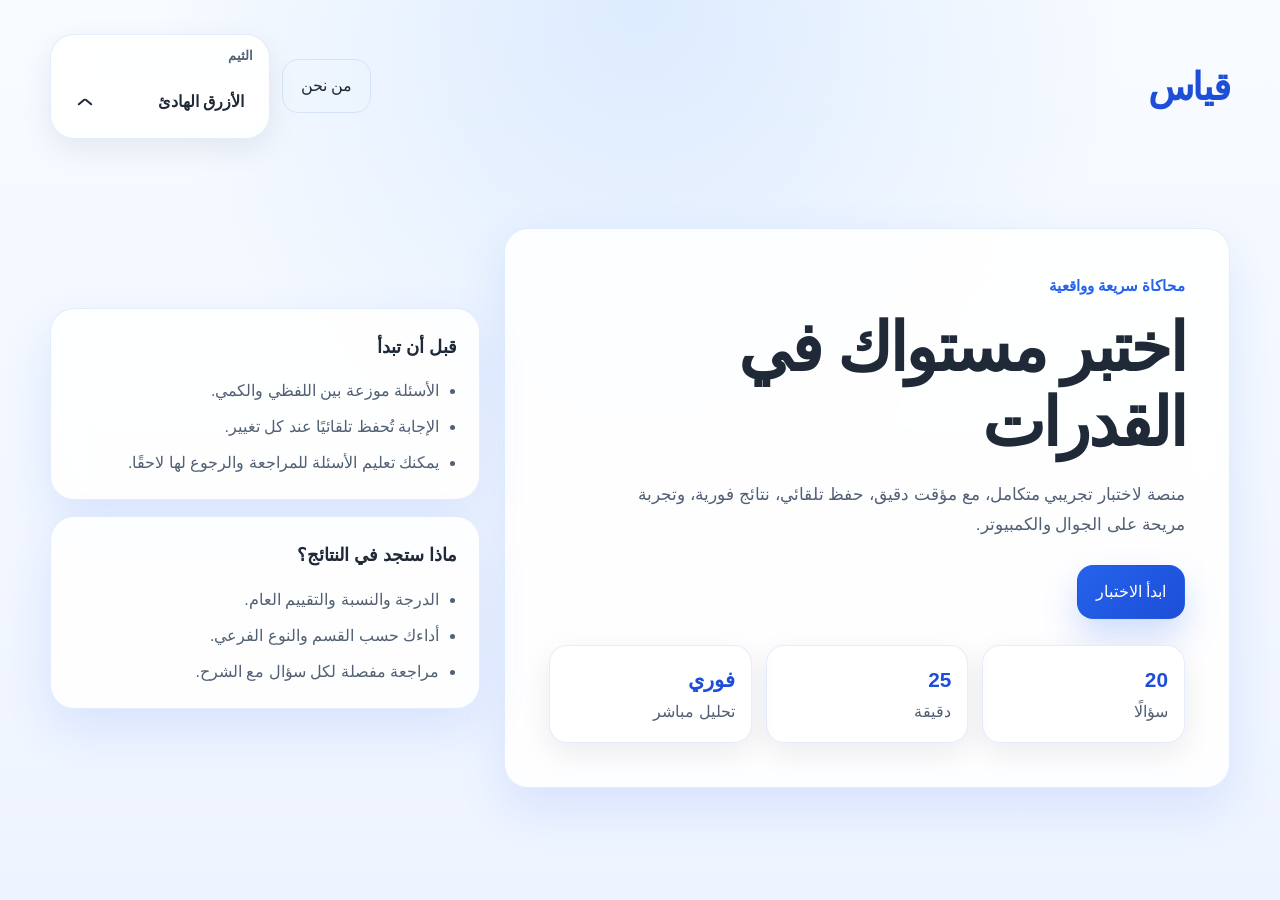
==== commit 22d2e481: "Update home page text" ====
--- a/index.html
+++ b/index.html
@@ -5,7 +5,7 @@
   <meta name="viewport" content="width=device-width, initial-scale=1.0">
   <meta name="description" content="منصة اختبار القدرات التجريبي - اختبار تفاعلي سريع في الكمي واللفظي.">
   <title>اختبار القدرات التجريبي</title>
-  <link rel="stylesheet" href="style.css?v=3">
+  <link rel="stylesheet" href="style.css?v=4">
 </head>
 <body data-page="home">
   <div class="app-shell app-shell-home">
@@ -80,7 +80,6 @@
             <li>الأسئلة موزعة بين اللفظي والكمي.</li>
             <li>الإجابة تُحفظ تلقائيًا عند كل تغيير.</li>
             <li>يمكنك تعليم الأسئلة للمراجعة والرجوع لها لاحقًا.</li>
-            <li>ستظهر الرسالة التشجيعية بعد انتهاء الاختبار فقط.</li>
           </ul>
         </section>
 
@@ -96,6 +95,6 @@
     </main>
   </div>
 
-  <script src="script.js?v=3"></script>
+  <script src="script.js?v=4"></script>
 </body>
 </html>
--- a/style.css
+++ b/style.css
@@ -134,6 +134,8 @@
 }
 
 .topbar {
+  position: relative;
+  z-index: 30;
   display: flex;
   align-items: center;
   justify-content: space-between;
@@ -146,6 +148,8 @@
 }
 
 .topbar-actions {
+  position: relative;
+  z-index: 35;
   display: flex;
   align-items: center;
   gap: 12px;
@@ -166,6 +170,7 @@
 
 .theme-switcher {
   position: relative;
+  z-index: 40;
   display: grid;
   gap: 8px;
   min-width: 220px;
@@ -238,6 +243,10 @@
 
 .theme-switcher.is-open .theme-trigger-icon::after {
   transform: rotate(40deg);
+}
+
+.theme-switcher.is-open {
+  z-index: 90;
 }
 
 .theme-menu {
@@ -1038,8 +1047,15 @@
   }
 
   .topbar {
+    position: relative;
+    z-index: 30;
     flex-direction: column;
     align-items: stretch;
+  }
+
+  .topbar-actions {
+    position: relative;
+    z-index: 35;
   }
 
   .exam-topbar,
@@ -1064,8 +1080,13 @@
   }
 
   .theme-switcher {
+    z-index: 40;
     width: 100%;
     min-width: 0;
+  }
+
+  .theme-switcher.is-open {
+    z-index: 90;
   }
 
   .button-toplink {
@@ -1080,6 +1101,11 @@
   .quick-stats,
   .status-strip {
     grid-template-columns: 1fr;
+  }
+
+  .hero-layout {
+    position: relative;
+    z-index: 1;
   }
 
   .status-strip {
